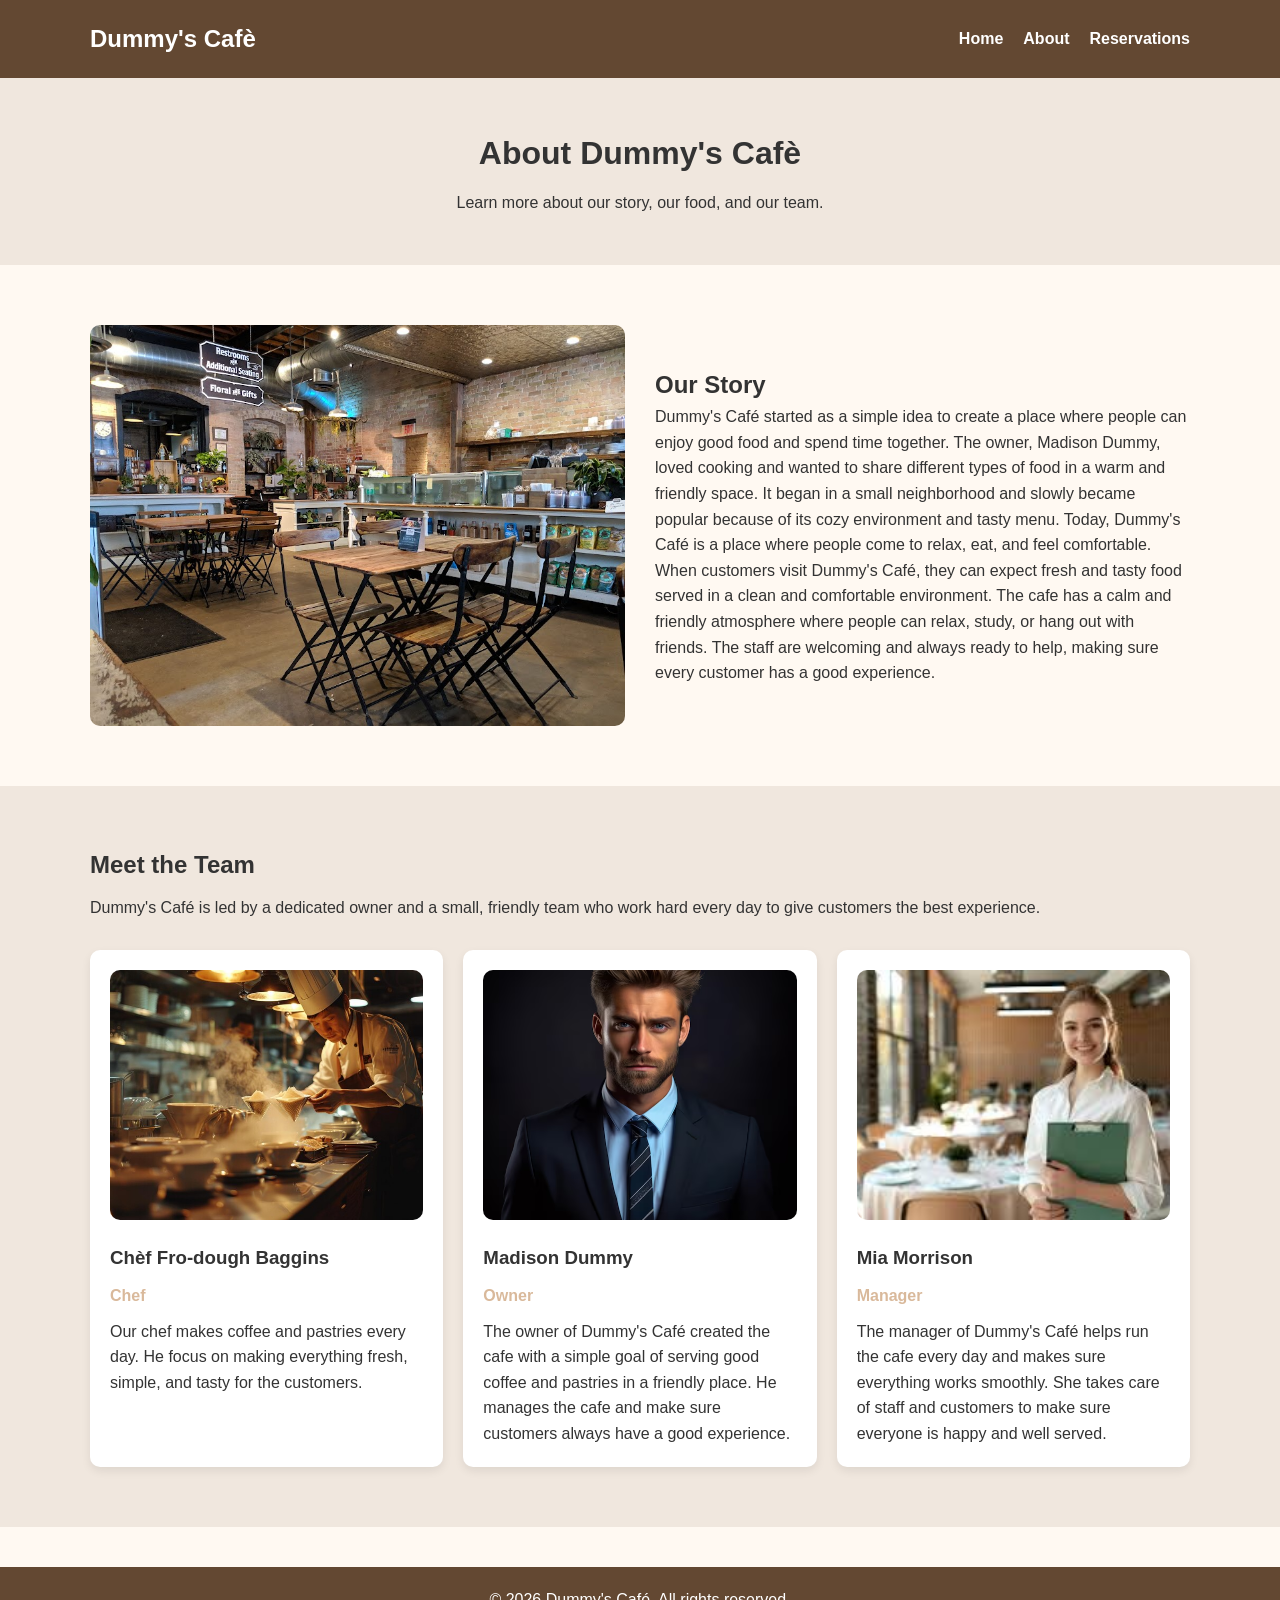
==== about.html @ d12fc9b5 "Add files via upload" ====
<!DOCTYPE html>
<html lang="en">
<head>
 <meta charset="UTF-8">
 <meta name="viewport" content="width=device-width, initial-scale=1.0">
 <title>Restaurant Name | About</title>
 <link rel="stylesheet" href="style.css">
</head>
<body>


 <!--
   WHEN THIS PAGE IS WORKING:
   Students should see the same navigation at the top,
   then a page heading, then a section with a restaurant photo and story,
   then a section introducing team members.
 -->


 <header class="site-header">
   <nav class="navbar">
     <h1 class="logo">Dummy's Cafè</h1>
     <ul class="nav-links">
       <li><a href="index.html">Home</a></li>
       <li><a href="about.html">About</a></li>
       <li><a href="reservations.html">Reservations</a></li>
     </ul>
   </nav>
 </header>


 <main>


   <!--
     PAGE BANNER
     WHEN THIS SECTION IS WORKING:
     This should look like a simple heading area at the top of the page.
   -->
   <section class="page-banner">
     <div class="container">
       <h2>About Dummy's Cafè</h2>
       <p>Learn more about our story, our food, and our team.</p>
     </div>
   </section>


   <!--
     STORY SECTION
     WHEN THIS SECTION IS WORKING:
     There should be an image on one side and text on the other side.
     On smaller screens, the image and text may stack vertically.


     CHANGE NEEDED:
     - Add your own restaurant image
     - Replace the story text
     W3Schools search:
     - HTML images
     - HTML alt attribute
   -->
   <section class="content-section">
     <div class="container two-column">
       <div>
         <img src="resturant.jpg" alt="Photo of the restaurant" class="about-image">
       </div>


       <div>
         <h2>Our Story</h2>
         <p>
           Dummy's Café started as a simple idea to create a place where people can enjoy good food and spend time together. The owner, Madison Dummy, loved cooking and wanted to share different types of food in a warm and friendly space. It began in a small neighborhood and slowly became popular because of its cozy environment and tasty menu. Today, Dummy's Café is a place where people come to relax, eat, and feel comfortable.
         </p>
         <p>
           When customers visit Dummy's Café, they can expect fresh and tasty food served in a clean and comfortable environment. The cafe has a calm and friendly atmosphere where people can relax, study, or hang out with friends. The staff are welcoming and always ready to help, making sure every customer has a good experience.
         </p>
       </div>
     </div>
   </section>


   <!--
     TEAM SECTION
     WHEN THIS SECTION IS WORKING:
     There should be 2 or 3 boxes showing team members.
     Each box should have an image, a name, a role, and a short description.


     CHANGE NEEDED:
     - Replace names
     - Replace roles
     - Replace text
     - Add your own team images
     W3Schools search:
     - CSS border radius
     - CSS object fit
   -->
   <section class="content-section alt-section">
     <div class="container">
       <h2>Meet the Team</h2>
       <p class="section-intro">
         Dummy's Café is led by a dedicated owner and a small, friendly team who work hard every day to give customers the best experience.
       </p>


       <div class="card-row">
         <div class="team-card">
           <img src="che.jpg" alt="Photo of head chef" class="team-image">
           <h3>Chèf Fro-dough Baggins</h3>
           <p class="role">Chef</p>
           <p>Our chef makes coffee and pastries every day. He focus on making everything fresh, simple, and tasty for the customers.</p>
         </div>


         <div class="team-card">
           <img src="owner.avif" alt="Photo of restaurant owner" class="team-image">
           <h3>Madison Dummy</h3>
           <p class="role">Owner</p>
           <p>The owner of Dummy's Café created the cafe with a simple goal of serving good coffee and pastries in a friendly place. He manages the cafe and make sure customers always have a good experience.</p>
         </div>


         <div class="team-card">
           <img src="manager.jpeg" alt="Photo of manager" class="team-image">
           <h3>Mia Morrison</h3>
           <p class="role">Manager</p>
           <p>The manager of Dummy's Café helps run the cafe every day and makes sure everything works smoothly. She takes care of staff and customers to make sure everyone is happy and well served.</p>
         </div>
       </div>
     </div>
   </section>


 </main>


 <footer class="site-footer">
   <p>&copy; 2026 Dummy's Café. All rights reserved.</p>
 </footer>


</body>
---- style.css ----
/* =====================================================
  BASIC RESET
  WHEN THIS IS WORKING:
  All pages should have cleaner spacing and sizing.


  W3Schools search:
  - CSS box-sizing
  - CSS margin
  - CSS padding
===================================================== */
* {
 margin: 0;
 padding: 0;
 box-sizing: border-box;
}


/* =====================================================
  CHANGE NEEDED:
  Students should change these colors to match their brand.


  WHEN THIS IS WORKING:
  The whole site should have a consistent restaurant theme.


  W3Schools search:
  - CSS colors
  - CSS hex colors
===================================================== */
:root {
 --dark: #634832;
 --light: #fff9f2;
 --accent:  #d9b99b;
 --accent-hover:  #d9b99b;
 --text: #333333;
 --white: #ffffff;
 --soft: #f0e7de;
}


/* =====================================================
  BODY STYLES
  WHEN THIS IS WORKING:
  Text should be easy to read and the page should have
  a soft background color.
===================================================== */
body {
 font-family: Arial, Helvetica, sans-serif;
 background-color: var(--light);
 color: var(--text);
 line-height: 1.6;
}


/* =====================================================
  CONTAINER
  WHEN THIS IS WORKING:
  Content should not stretch too wide across the screen.
===================================================== */
.container {
 width: 90%;
 max-width: 1100px;
 margin: 0 auto;
}


/* =====================================================
  HEADER + NAVIGATION
  WHEN THIS IS WORKING:
  A dark navigation bar should appear at the top.
  The logo should be on one side and the links on the other.


  W3Schools search:
  - CSS flexbox
  - CSS justify-content
  - CSS align-items
===================================================== */
.site-header {
 background-color: var(--dark);
 color: var(--white);
}


.navbar {
 width: 90%;
 max-width: 1100px;
 margin: 0 auto;
 padding: 20px 0;


 display: flex;
 justify-content: space-between;
 align-items: center;
 gap: 20px;
}


.logo {
 font-size: 1.5rem;
}


.nav-links {
 list-style: none;
 display: flex;
 gap: 20px;
}


.nav-links a {
 color: var(--white);
 text-decoration: none;
 font-weight: bold;
}


/* CHANGE NEEDED:
  Students can change hover color if they want.
  WHEN THIS IS WORKING:
  Link color should change when the mouse moves over it.


  W3Schools search:
  - CSS hover
*/
.nav-links a:hover {
 color: var(--accent);
}


/* =====================================================
  HERO SECTION
  CHANGE NEEDED:
  Replace the hero image file path below with the correct image name.
  Make sure the image is saved inside the images folder.


  WHEN THIS IS WORKING:
  The home page should show a large background image with text
  centered on top of it.


  W3Schools search:
  - CSS background image
  - CSS background size
  - CSS background position
===================================================== */
.hero {
 min-height: 92vh;
 background-image:
   linear-gradient(rgba(0, 0, 0, 0.45), rgba(0, 0, 0, 0.45)),
   url(giphy.gif);
 background-size: cover;
 background-position: center;
 background-repeat: no-repeat;


 display: flex;
 justify-content: center;
 align-items: center;
 text-align: center;
 padding: 40px;
}


.hero-text {
 max-width: 700px;
 color: var(--white);
}


.tagline {
 font-size: 1rem;
 letter-spacing: 2px;
 text-transform: uppercase;
 margin-bottom: 15px;
}


.hero-text h2 {
 font-size: 3rem;
 margin-bottom: 15px;
}


.hero-text p {
 margin-bottom: 20px;
}


/* =====================================================
  BUTTON
  WHEN THIS IS WORKING:
  Buttons should have color, padding, and rounded corners.
===================================================== */
.btn {
 display: inline-block;
 background-color: var(--accent);
 color: var(--white);
 text-decoration: none;
 padding: 12px 22px;
 border-radius: 6px;
 font-weight: bold;
}


.btn:hover {
 background-color: var(--accent-hover);
}


/* =====================================================
  PAGE BANNER
  WHEN THIS IS WORKING:
  About and Reservations pages should have a simple heading section.
===================================================== */
.page-banner {
 background-color: var(--soft);
 text-align: center;
 padding: 50px 20px;
}


.page-banner h2 {
 font-size: 2rem;
 margin-bottom: 10px;
}


/* =====================================================
  CONTENT SECTIONS
  WHEN THIS IS WORKING:
  Each page section should have enough spacing above and below it.
===================================================== */
.content-section {
 padding: 60px 0;
}


.alt-section {
 background-color: var(--soft);
}


.section-intro {
 margin-top: 10px;
 margin-bottom: 30px;
}


/* =====================================================
  FLEX LAYOUTS
  WHEN THIS IS WORKING:
  Items should line up next to each other on larger screens.


  W3Schools search:
  - CSS flexbox
  - CSS gap
===================================================== */
.card-row {
 display: flex;
 gap: 20px;
 flex-wrap: wrap;
}


.two-column {
 display: flex;
 gap: 30px;
 flex-wrap: wrap;
 align-items: center;
}


.two-column > div {
 flex: 1 1 300px;
}


/* =====================================================
  INFO CARDS
  WHEN THIS IS WORKING:
  The three boxes on the home page should have a white background,
  padding, and a slight shadow.


  W3Schools search:
  - CSS box shadow
  - CSS border radius
===================================================== */
.info-card,
.team-card {
 background-color: var(--white);
 padding: 20px;
 border-radius: 10px;
 flex: 1 1 250px;
 box-shadow: 0 4px 10px rgba(0, 0, 0, 0.08);
}


.info-card h3,
.team-card h3 {
 margin-bottom: 10px;
}


.role {
 color: var(--accent);
 font-weight: bold;
 margin-bottom: 10px;
}


/* =====================================================
  ABOUT PAGE IMAGES
  CHANGE NEEDED:
  Make sure image file names match the files in the images folder.


  WHEN THIS IS WORKING:
  Images should fit nicely and not look stretched.
===================================================== */
.about-image {
 width: 100%;
 display: block;
 border-radius: 10px;
}


.team-image {
 width: 100%;
 height: 250px;
 object-fit: cover;
 border-radius: 10px;
 margin-bottom: 15px;
}


/* =====================================================
  FORM STYLES
  WHEN THIS IS WORKING:
  The reservation form should be centered and easy to read.


  W3Schools search:
  - CSS forms
  - CSS input
===================================================== */
.form-container {
 max-width: 800px;
}


.reservation-form {
 background-color: var(--white);
 padding: 30px;
 border-radius: 10px;
 box-shadow: 0 4px 10px rgba(0, 0, 0, 0.08);
}


.form-group {
 margin-bottom: 20px;
}


.form-row {
 display: flex;
 gap: 20px;
 flex-wrap: wrap;
}


.form-row .form-group {
 flex: 1 1 250px;
}


label {
 display: block;
 margin-bottom: 8px;
 font-weight: bold;
}


input,
select,
textarea {
 width: 100%;
 padding: 12px;
 border: 1px solid #cccccc;
 border-radius: 6px;
 font-size: 1rem;
}


/* CHANGE NEEDED:
  Students can research how :focus works.
  WHEN THIS IS WORKING:
  Inputs should show a colored outline when clicked.


  W3Schools search:
  - CSS focus
*/
input:focus,
select:focus,
textarea:focus {
 outline: 2px solid var(--accent);
 border-color: var(--accent);
}


/* =====================================================
  FOOTER
  WHEN THIS IS WORKING:
  A dark footer should appear at the bottom of each page.
===================================================== */
.site-footer {
 background-color: var(--dark);
 color: var(--white);
 text-align: center;
 padding: 20px;
 margin-top: 40px;
}


/* =====================================================
  RESPONSIVE DESIGN
  WHEN THIS IS WORKING:
  On smaller screens, the nav links and columns should stack.


  W3Schools search:
  - CSS media queries
===================================================== */
@media (max-width: 768px) {
 .navbar {
   flex-direction: column;
 }


 .nav-links {
   flex-direction: column;
   align-items: center;
 }


 .hero-text h2 {
   font-size: 2.2rem;
 }


 .two-column {
   flex-direction: column;
 }
}


/* =====================================================
  OPTIONAL COOL SNIPPETS
  These are NOT required.
  Students can plug them in if they finish early.
===================================================== */


/* OPTIONAL 1: Make cards lift slightly on hover
  W3Schools search:
  - CSS transform
  - CSS transition


.info-card,
.team-card {
 transition: transform 0.3s ease;
}


.info-card:hover,
.team-card:hover {
 transform: translateY(-8px);
}
*/


/* OPTIONAL 2: Make button grow slightly on hover


.btn {
 transition: transform 0.3s ease, background-color 0.3s ease;
}


.btn:hover {
 transform: scale(1.05);
}
*/


/* OPTIONAL 3: Add underline animation to nav links


.nav-links a {
 position: relative;
}


.nav-links a::after {
 content: "";
 position: absolute;
 left: 0;
 bottom: -4px;
 width: 0;
 height: 2px;
 background-color: var(--accent);
 transition: width 0.3s ease;
}


.nav-links a:hover::after {
 width: 100%;
}
*/
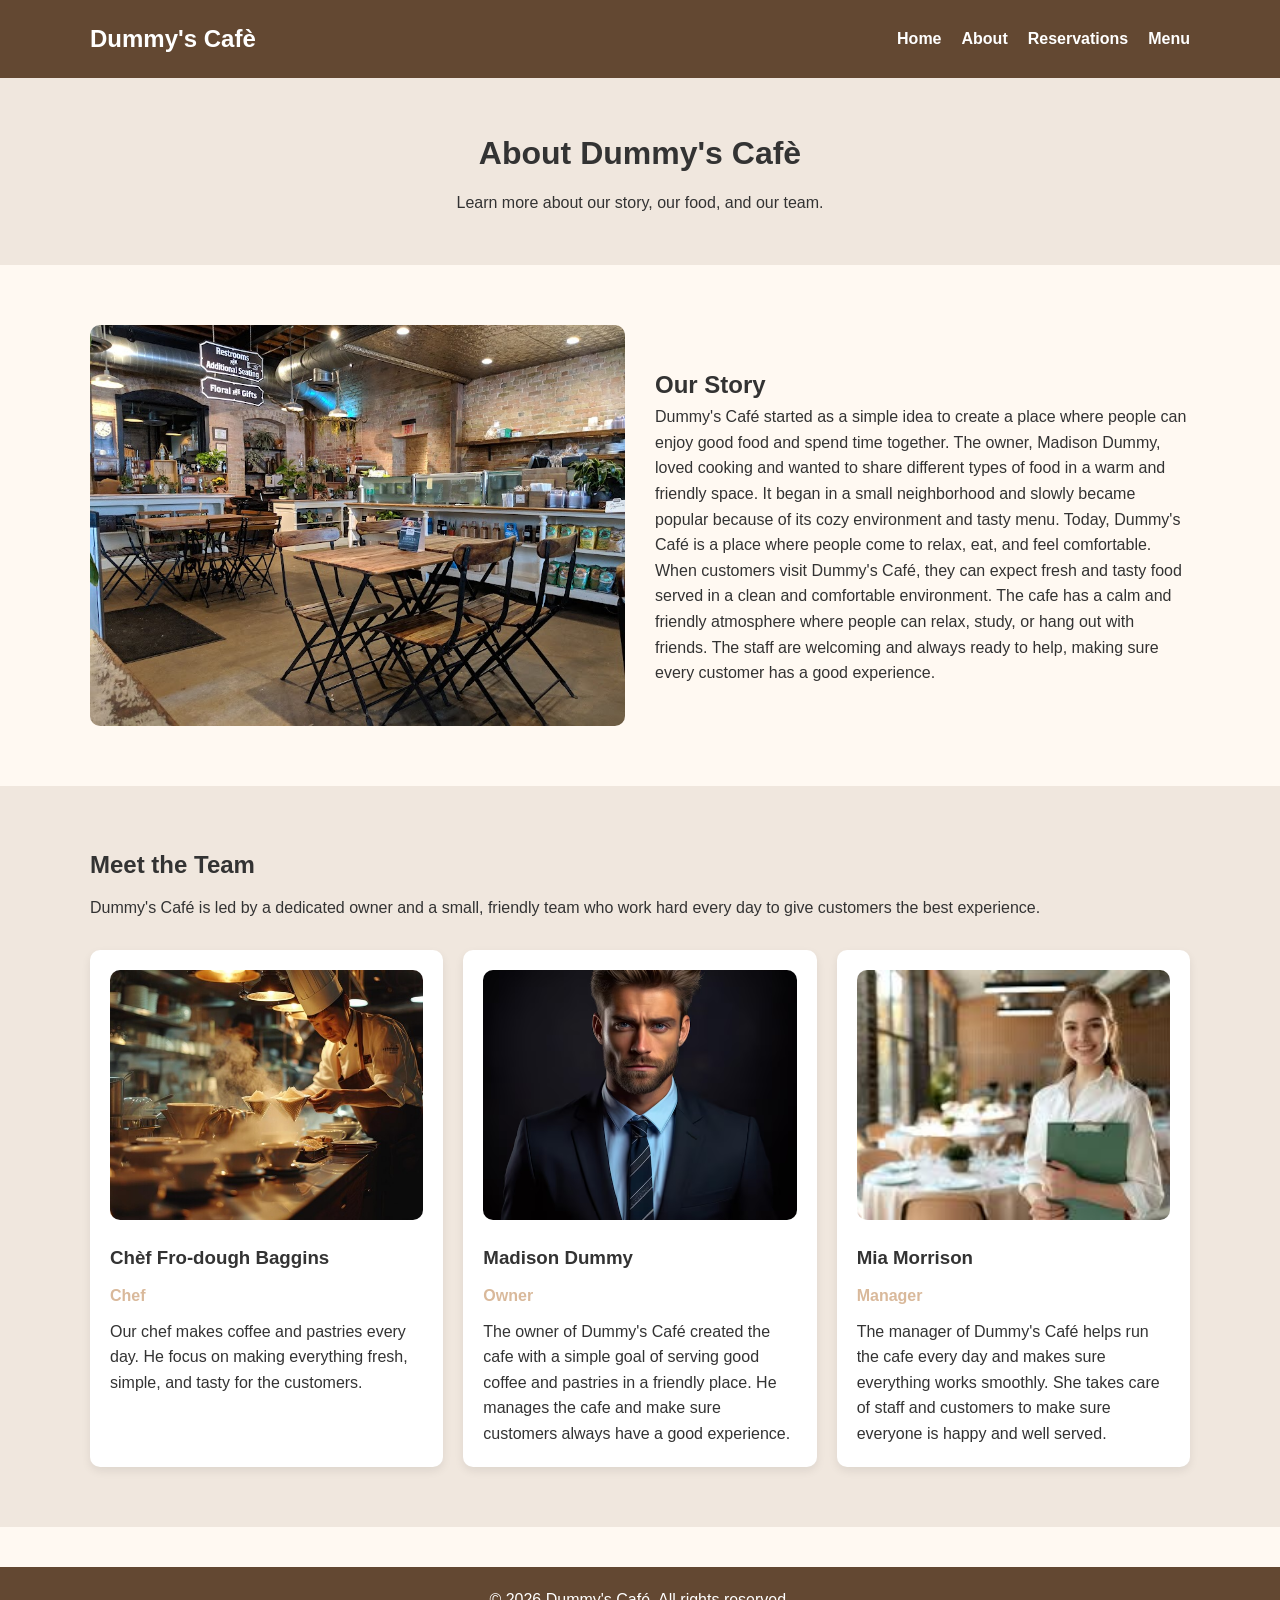
==== commit 3dcd2c19: "Restaurant Project Still Working!!!" ====
--- a/about.html
+++ b/about.html
@@ -1,142 +1,173 @@
 <!DOCTYPE html>
 <html lang="en">
 <head>
- <meta charset="UTF-8">
- <meta name="viewport" content="width=device-width, initial-scale=1.0">
- <title>Restaurant Name | About</title>
- <link rel="stylesheet" href="style.css">
+<meta charset="UTF-8">
+<meta name="viewport" content="width=device-width, initial-scale=1.0">
+<title>Restaurant Name | About</title>
+<link rel="stylesheet" href="style.css">
 </head>
 <body>
 
 
- <!--
-   WHEN THIS PAGE IS WORKING:
-   Students should see the same navigation at the top,
-   then a page heading, then a section with a restaurant photo and story,
-   then a section introducing team members.
- -->
 
 
- <header class="site-header">
-   <nav class="navbar">
-     <h1 class="logo">Dummy's Cafè</h1>
-     <ul class="nav-links">
-       <li><a href="index.html">Home</a></li>
-       <li><a href="about.html">About</a></li>
-       <li><a href="reservations.html">Reservations</a></li>
-     </ul>
-   </nav>
- </header>
+<!--
+  WHEN THIS PAGE IS WORKING:
+  Students should see the same navigation at the top,
+  then a page heading, then a section with a restaurant photo and story,
+  then a section introducing team members.
+-->
 
 
- <main>
 
 
-   <!--
-     PAGE BANNER
-     WHEN THIS SECTION IS WORKING:
-     This should look like a simple heading area at the top of the page.
-   -->
-   <section class="page-banner">
-     <div class="container">
-       <h2>About Dummy's Cafè</h2>
-       <p>Learn more about our story, our food, and our team.</p>
-     </div>
-   </section>
+<header class="site-header">
+  <nav class="navbar">
+    <h1 class="logo">Dummy's Cafè</h1>
+    <ul class="nav-links">
+      <li><a href="index.html">Home</a></li>
+      <li><a href="about.html">About</a></li>
+      <li><a href="reservations.html">Reservations</a></li>
+       <li><a href="menu.html">Menu</a></li>
+    </ul>
+  </nav>
+</header>
 
 
-   <!--
-     STORY SECTION
-     WHEN THIS SECTION IS WORKING:
-     There should be an image on one side and text on the other side.
-     On smaller screens, the image and text may stack vertically.
 
 
-     CHANGE NEEDED:
-     - Add your own restaurant image
-     - Replace the story text
-     W3Schools search:
-     - HTML images
-     - HTML alt attribute
-   -->
-   <section class="content-section">
-     <div class="container two-column">
-       <div>
-         <img src="resturant.jpg" alt="Photo of the restaurant" class="about-image">
-       </div>
+<main>
 
 
-       <div>
-         <h2>Our Story</h2>
-         <p>
-           Dummy's Café started as a simple idea to create a place where people can enjoy good food and spend time together. The owner, Madison Dummy, loved cooking and wanted to share different types of food in a warm and friendly space. It began in a small neighborhood and slowly became popular because of its cozy environment and tasty menu. Today, Dummy's Café is a place where people come to relax, eat, and feel comfortable.
-         </p>
-         <p>
-           When customers visit Dummy's Café, they can expect fresh and tasty food served in a clean and comfortable environment. The cafe has a calm and friendly atmosphere where people can relax, study, or hang out with friends. The staff are welcoming and always ready to help, making sure every customer has a good experience.
-         </p>
-       </div>
-     </div>
-   </section>
 
 
-   <!--
-     TEAM SECTION
-     WHEN THIS SECTION IS WORKING:
-     There should be 2 or 3 boxes showing team members.
-     Each box should have an image, a name, a role, and a short description.
+  <!--
+    PAGE BANNER
+    WHEN THIS SECTION IS WORKING:
+    This should look like a simple heading area at the top of the page.
+  -->
+  <section class="page-banner">
+    <div class="container">
+      <h2>About Dummy's Cafè</h2>
+      <p>Learn more about our story, our food, and our team.</p>
+    </div>
+  </section>
 
 
-     CHANGE NEEDED:
-     - Replace names
-     - Replace roles
-     - Replace text
-     - Add your own team images
-     W3Schools search:
-     - CSS border radius
-     - CSS object fit
-   -->
-   <section class="content-section alt-section">
-     <div class="container">
-       <h2>Meet the Team</h2>
-       <p class="section-intro">
-         Dummy's Café is led by a dedicated owner and a small, friendly team who work hard every day to give customers the best experience.
-       </p>
 
 
-       <div class="card-row">
-         <div class="team-card">
-           <img src="che.jpg" alt="Photo of head chef" class="team-image">
-           <h3>Chèf Fro-dough Baggins</h3>
-           <p class="role">Chef</p>
-           <p>Our chef makes coffee and pastries every day. He focus on making everything fresh, simple, and tasty for the customers.</p>
-         </div>
+  <!--
+    STORY SECTION
+    WHEN THIS SECTION IS WORKING:
+    There should be an image on one side and text on the other side.
+    On smaller screens, the image and text may stack vertically.
 
 
-         <div class="team-card">
-           <img src="owner.avif" alt="Photo of restaurant owner" class="team-image">
-           <h3>Madison Dummy</h3>
-           <p class="role">Owner</p>
-           <p>The owner of Dummy's Café created the cafe with a simple goal of serving good coffee and pastries in a friendly place. He manages the cafe and make sure customers always have a good experience.</p>
-         </div>
 
 
-         <div class="team-card">
-           <img src="manager.jpeg" alt="Photo of manager" class="team-image">
-           <h3>Mia Morrison</h3>
-           <p class="role">Manager</p>
-           <p>The manager of Dummy's Café helps run the cafe every day and makes sure everything works smoothly. She takes care of staff and customers to make sure everyone is happy and well served.</p>
-         </div>
-       </div>
-     </div>
-   </section>
+    CHANGE NEEDED:
+    - Add your own restaurant image
+    - Replace the story text
+    W3Schools search:
+    - HTML images
+    - HTML alt attribute
+  -->
+  <section class="content-section">
+    <div class="container two-column">
+      <div>
+        <img src="resturant.jpg" alt="Photo of the restaurant" class="about-image">
+      </div>
 
 
- </main>
 
 
- <footer class="site-footer">
-   <p>&copy; 2026 Dummy's Café. All rights reserved.</p>
- </footer>
+      <div>
+        <h2>Our Story</h2>
+        <p>
+          Dummy's Café started as a simple idea to create a place where people can enjoy good food and spend time together. The owner, Madison Dummy, loved cooking and wanted to share different types of food in a warm and friendly space. It began in a small neighborhood and slowly became popular because of its cozy environment and tasty menu. Today, Dummy's Café is a place where people come to relax, eat, and feel comfortable.
+        </p>
+        <p>
+          When customers visit Dummy's Café, they can expect fresh and tasty food served in a clean and comfortable environment. The cafe has a calm and friendly atmosphere where people can relax, study, or hang out with friends. The staff are welcoming and always ready to help, making sure every customer has a good experience.
+        </p>
+      </div>
+    </div>
+  </section>
+
+
+
+
+  <!--
+    TEAM SECTION
+    WHEN THIS SECTION IS WORKING:
+    There should be 2 or 3 boxes showing team members.
+    Each box should have an image, a name, a role, and a short description.
+
+
+
+
+    CHANGE NEEDED:
+    - Replace names
+    - Replace roles
+    - Replace text
+    - Add your own team images
+    W3Schools search:
+    - CSS border radius
+    - CSS object fit
+  -->
+  <section class="content-section alt-section">
+    <div class="container">
+      <h2>Meet the Team</h2>
+      <p class="section-intro">
+        Dummy's Café is led by a dedicated owner and a small, friendly team who work hard every day to give customers the best experience.
+      </p>
+
+
+
+
+      <div class="card-row">
+        <div class="team-card">
+          <img src="che.jpg" alt="Photo of head chef" class="team-image">
+          <h3>Chèf Fro-dough Baggins</h3>
+          <p class="role">Chef</p>
+          <p>Our chef makes coffee and pastries every day. He focus on making everything fresh, simple, and tasty for the customers.</p>
+        </div>
+
+
+
+
+        <div class="team-card">
+          <img src="owner.avif" alt="Photo of restaurant owner" class="team-image">
+          <h3>Madison Dummy</h3>
+          <p class="role">Owner</p>
+          <p>The owner of Dummy's Café created the cafe with a simple goal of serving good coffee and pastries in a friendly place. He manages the cafe and make sure customers always have a good experience.</p>
+        </div>
+
+
+
+
+        <div class="team-card">
+          <img src="manager.jpeg" alt="Photo of manager" class="team-image">
+          <h3>Mia Morrison</h3>
+          <p class="role">Manager</p>
+          <p>The manager of Dummy's Café helps run the cafe every day and makes sure everything works smoothly. She takes care of staff and customers to make sure everyone is happy and well served.</p>
+        </div>
+      </div>
+    </div>
+  </section>
+
+
+
+
+</main>
+
+
+
+
+<footer class="site-footer">
+  <p>&copy; 2026 Dummy's Café. All rights reserved.</p>
+</footer>
+
+
 
 
 </body>
--- a/style.css
+++ b/style.css
@@ -1,527 +1,694 @@
 /* =====================================================
-  BASIC RESET
-  WHEN THIS IS WORKING:
-  All pages should have cleaner spacing and sizing.
-
-
-  W3Schools search:
-  - CSS box-sizing
-  - CSS margin
-  - CSS padding
+ BASIC RESET
+ WHEN THIS IS WORKING:
+ All pages should have cleaner spacing and sizing.
+
+
+
+
+ W3Schools search:
+ - CSS box-sizing
+ - CSS margin
+ - CSS padding
 ===================================================== */
 * {
- margin: 0;
- padding: 0;
- box-sizing: border-box;
-}
-
-
-/* =====================================================
-  CHANGE NEEDED:
-  Students should change these colors to match their brand.
-
-
-  WHEN THIS IS WORKING:
-  The whole site should have a consistent restaurant theme.
-
-
-  W3Schools search:
-  - CSS colors
-  - CSS hex colors
+margin: 0;
+padding: 0;
+box-sizing: border-box;
+}
+
+
+
+
+/* =====================================================
+ CHANGE NEEDED:
+ Students should change these colors to match their brand.
+
+
+
+
+ WHEN THIS IS WORKING:
+ The whole site should have a consistent restaurant theme.
+
+
+
+
+ W3Schools search:
+ - CSS colors
+ - CSS hex colors
 ===================================================== */
 :root {
- --dark: #634832;
- --light: #fff9f2;
- --accent:  #d9b99b;
- --accent-hover:  #d9b99b;
- --text: #333333;
- --white: #ffffff;
- --soft: #f0e7de;
-}
-
-
-/* =====================================================
-  BODY STYLES
-  WHEN THIS IS WORKING:
-  Text should be easy to read and the page should have
-  a soft background color.
+--dark: #634832;
+--light: #fff9f2;
+--accent:  #d9b99b;
+--accent-hover:  #d9b99b;
+--text: #333333;
+--white: #ffffff;
+--soft: #f0e7de;
+}
+
+
+
+
+/* =====================================================
+ BODY STYLES
+ WHEN THIS IS WORKING:
+ Text should be easy to read and the page should have
+ a soft background color.
 ===================================================== */
 body {
- font-family: Arial, Helvetica, sans-serif;
- background-color: var(--light);
- color: var(--text);
- line-height: 1.6;
-}
-
-
-/* =====================================================
-  CONTAINER
-  WHEN THIS IS WORKING:
-  Content should not stretch too wide across the screen.
+font-family: Arial, Helvetica, sans-serif;
+background-color: var(--light);
+color: var(--text);
+line-height: 1.6;
+}
+
+
+
+
+/* =====================================================
+ CONTAINER
+ WHEN THIS IS WORKING:
+ Content should not stretch too wide across the screen.
 ===================================================== */
 .container {
- width: 90%;
- max-width: 1100px;
- margin: 0 auto;
-}
-
-
-/* =====================================================
-  HEADER + NAVIGATION
-  WHEN THIS IS WORKING:
-  A dark navigation bar should appear at the top.
-  The logo should be on one side and the links on the other.
-
-
-  W3Schools search:
-  - CSS flexbox
-  - CSS justify-content
-  - CSS align-items
+width: 90%;
+max-width: 1100px;
+margin: 0 auto;
+}
+
+
+
+
+/* =====================================================
+ HEADER + NAVIGATION
+ WHEN THIS IS WORKING:
+ A dark navigation bar should appear at the top.
+ The logo should be on one side and the links on the other.
+
+
+
+
+ W3Schools search:
+ - CSS flexbox
+ - CSS justify-content
+ - CSS align-items
 ===================================================== */
 .site-header {
- background-color: var(--dark);
- color: var(--white);
-}
+background-color: var(--dark);
+color: var(--white);
+}
+
+
 
 
 .navbar {
- width: 90%;
- max-width: 1100px;
- margin: 0 auto;
- padding: 20px 0;
-
-
- display: flex;
- justify-content: space-between;
- align-items: center;
- gap: 20px;
-}
+width: 90%;
+max-width: 1100px;
+margin: 0 auto;
+padding: 20px 0;
+
+
+
+
+display: flex;
+justify-content: space-between;
+align-items: center;
+gap: 20px;
+}
+
+
 
 
 .logo {
- font-size: 1.5rem;
-}
+font-size: 1.5rem;
+}
+
+
 
 
 .nav-links {
- list-style: none;
- display: flex;
- gap: 20px;
-}
+list-style: none;
+display: flex;
+gap: 20px;
+}
+
+
 
 
 .nav-links a {
- color: var(--white);
- text-decoration: none;
- font-weight: bold;
-}
+color: var(--white);
+text-decoration: none;
+font-weight: bold;
+}
+
+
 
 
 /* CHANGE NEEDED:
-  Students can change hover color if they want.
-  WHEN THIS IS WORKING:
-  Link color should change when the mouse moves over it.
-
-
-  W3Schools search:
-  - CSS hover
+ Students can change hover color if they want.
+ WHEN THIS IS WORKING:
+ Link color should change when the mouse moves over it.
+
+
+
+
+ W3Schools search:
+ - CSS hover
 */
 .nav-links a:hover {
- color: var(--accent);
-}
-
-
-/* =====================================================
-  HERO SECTION
-  CHANGE NEEDED:
-  Replace the hero image file path below with the correct image name.
-  Make sure the image is saved inside the images folder.
-
-
-  WHEN THIS IS WORKING:
-  The home page should show a large background image with text
-  centered on top of it.
-
-
-  W3Schools search:
-  - CSS background image
-  - CSS background size
-  - CSS background position
+color: var(--accent);
+}
+
+
+
+
+/* =====================================================
+ HERO SECTION
+ CHANGE NEEDED:
+ Replace the hero image file path below with the correct image name.
+ Make sure the image is saved inside the images folder.
+
+
+
+
+ WHEN THIS IS WORKING:
+ The home page should show a large background image with text
+ centered on top of it.
+
+
+
+
+ W3Schools search:
+ - CSS background image
+ - CSS background size
+ - CSS background position
 ===================================================== */
 .hero {
- min-height: 92vh;
- background-image:
-   linear-gradient(rgba(0, 0, 0, 0.45), rgba(0, 0, 0, 0.45)),
-   url(giphy.gif);
- background-size: cover;
- background-position: center;
- background-repeat: no-repeat;
-
-
- display: flex;
- justify-content: center;
- align-items: center;
- text-align: center;
- padding: 40px;
-}
+min-height: 92vh;
+background-image:
+  linear-gradient(rgba(0, 0, 0, 0.45), rgba(0, 0, 0, 0.45)),
+  url(main.jpg);
+background-size: cover;
+background-position: center;
+background-repeat: no-repeat;
+
+
+
+
+display: flex;
+justify-content: center;
+align-items: center;
+text-align: center;
+padding: 40px;
+}
+
+
 
 
 .hero-text {
- max-width: 700px;
- color: var(--white);
-}
+max-width: 700px;
+color: var(--white);
+}
+
+
 
 
 .tagline {
- font-size: 1rem;
- letter-spacing: 2px;
- text-transform: uppercase;
- margin-bottom: 15px;
-}
+font-size: 1rem;
+letter-spacing: 2px;
+text-transform: uppercase;
+margin-bottom: 15px;
+}
+
+
 
 
 .hero-text h2 {
- font-size: 3rem;
- margin-bottom: 15px;
-}
+font-size: 3rem;
+margin-bottom: 15px;
+}
+
+
 
 
 .hero-text p {
- margin-bottom: 20px;
-}
-
-
-/* =====================================================
-  BUTTON
-  WHEN THIS IS WORKING:
-  Buttons should have color, padding, and rounded corners.
+margin-bottom: 20px;
+}
+
+
+
+
+/* =====================================================
+ BUTTON
+ WHEN THIS IS WORKING:
+ Buttons should have color, padding, and rounded corners.
 ===================================================== */
 .btn {
- display: inline-block;
- background-color: var(--accent);
- color: var(--white);
- text-decoration: none;
- padding: 12px 22px;
- border-radius: 6px;
- font-weight: bold;
-}
+display: inline-block;
+background-color: var(--accent);
+color: var(--white);
+text-decoration: none;
+padding: 12px 22px;
+border-radius: 6px;
+font-weight: bold;
+}
+
+
 
 
 .btn:hover {
- background-color: var(--accent-hover);
-}
-
-
-/* =====================================================
-  PAGE BANNER
-  WHEN THIS IS WORKING:
-  About and Reservations pages should have a simple heading section.
+background-color: var(--accent-hover);
+}
+
+
+
+
+/* =====================================================
+ PAGE BANNER
+ WHEN THIS IS WORKING:
+ About and Reservations pages should have a simple heading section.
 ===================================================== */
 .page-banner {
- background-color: var(--soft);
- text-align: center;
- padding: 50px 20px;
-}
+background-color: var(--soft);
+text-align: center;
+padding: 50px 20px;
+}
+
+
 
 
 .page-banner h2 {
- font-size: 2rem;
- margin-bottom: 10px;
-}
-
-
-/* =====================================================
-  CONTENT SECTIONS
-  WHEN THIS IS WORKING:
-  Each page section should have enough spacing above and below it.
+font-size: 2rem;
+margin-bottom: 10px;
+}
+
+
+
+
+/* =====================================================
+ CONTENT SECTIONS
+ WHEN THIS IS WORKING:
+ Each page section should have enough spacing above and below it.
 ===================================================== */
 .content-section {
- padding: 60px 0;
-}
+padding: 60px 0;
+}
+
+
 
 
 .alt-section {
- background-color: var(--soft);
-}
+background-color: var(--soft);
+}
+
+
 
 
 .section-intro {
- margin-top: 10px;
- margin-bottom: 30px;
-}
-
-
-/* =====================================================
-  FLEX LAYOUTS
-  WHEN THIS IS WORKING:
-  Items should line up next to each other on larger screens.
-
-
-  W3Schools search:
-  - CSS flexbox
-  - CSS gap
+margin-top: 10px;
+margin-bottom: 30px;
+}
+
+
+
+
+/* =====================================================
+ FLEX LAYOUTS
+ WHEN THIS IS WORKING:
+ Items should line up next to each other on larger screens.
+
+
+
+
+ W3Schools search:
+ - CSS flexbox
+ - CSS gap
 ===================================================== */
 .card-row {
- display: flex;
- gap: 20px;
- flex-wrap: wrap;
-}
+display: flex;
+gap: 20px;
+flex-wrap: wrap;
+}
+
+
 
 
 .two-column {
- display: flex;
- gap: 30px;
- flex-wrap: wrap;
- align-items: center;
-}
+display: flex;
+gap: 30px;
+flex-wrap: wrap;
+align-items: center;
+}
+
+
 
 
 .two-column > div {
- flex: 1 1 300px;
-}
-
-
-/* =====================================================
-  INFO CARDS
-  WHEN THIS IS WORKING:
-  The three boxes on the home page should have a white background,
-  padding, and a slight shadow.
-
-
-  W3Schools search:
-  - CSS box shadow
-  - CSS border radius
+flex: 1 1 300px;
+}
+
+
+
+
+/* =====================================================
+ INFO CARDS
+ WHEN THIS IS WORKING:
+ The three boxes on the home page should have a white background,
+ padding, and a slight shadow.
+
+
+
+
+ W3Schools search:
+ - CSS box shadow
+ - CSS border radius
 ===================================================== */
 .info-card,
 .team-card {
- background-color: var(--white);
- padding: 20px;
- border-radius: 10px;
- flex: 1 1 250px;
- box-shadow: 0 4px 10px rgba(0, 0, 0, 0.08);
-}
+background-color: var(--white);
+padding: 20px;
+border-radius: 10px;
+flex: 1 1 250px;
+box-shadow: 0 4px 10px rgba(0, 0, 0, 0.08);
+}
+
+
 
 
 .info-card h3,
 .team-card h3 {
- margin-bottom: 10px;
-}
+margin-bottom: 10px;
+}
+
+
 
 
 .role {
- color: var(--accent);
- font-weight: bold;
- margin-bottom: 10px;
-}
-
-
-/* =====================================================
-  ABOUT PAGE IMAGES
-  CHANGE NEEDED:
-  Make sure image file names match the files in the images folder.
-
-
-  WHEN THIS IS WORKING:
-  Images should fit nicely and not look stretched.
+color: var(--accent);
+font-weight: bold;
+margin-bottom: 10px;
+}
+
+
+
+
+/* =====================================================
+ ABOUT PAGE IMAGES
+ CHANGE NEEDED:
+ Make sure image file names match the files in the images folder.
+
+
+
+
+ WHEN THIS IS WORKING:
+ Images should fit nicely and not look stretched.
 ===================================================== */
 .about-image {
- width: 100%;
- display: block;
- border-radius: 10px;
-}
+width: 100%;
+display: block;
+border-radius: 10px;
+}
+
+
 
 
 .team-image {
- width: 100%;
- height: 250px;
- object-fit: cover;
- border-radius: 10px;
- margin-bottom: 15px;
-}
-
-
-/* =====================================================
-  FORM STYLES
-  WHEN THIS IS WORKING:
-  The reservation form should be centered and easy to read.
-
-
-  W3Schools search:
-  - CSS forms
-  - CSS input
+width: 100%;
+height: 250px;
+object-fit: cover;
+border-radius: 10px;
+margin-bottom: 15px;
+}
+
+
+
+
+/* =====================================================
+ FORM STYLES
+ WHEN THIS IS WORKING:
+ The reservation form should be centered and easy to read.
+
+
+
+
+ W3Schools search:
+ - CSS forms
+ - CSS input
 ===================================================== */
 .form-container {
- max-width: 800px;
-}
+max-width: 800px;
+}
+
+
 
 
 .reservation-form {
- background-color: var(--white);
- padding: 30px;
- border-radius: 10px;
- box-shadow: 0 4px 10px rgba(0, 0, 0, 0.08);
-}
+background-color: var(--white);
+padding: 30px;
+border-radius: 10px;
+box-shadow: 0 4px 10px rgba(0, 0, 0, 0.08);
+}
+
+
 
 
 .form-group {
- margin-bottom: 20px;
-}
+margin-bottom: 20px;
+}
+
+
 
 
 .form-row {
- display: flex;
- gap: 20px;
- flex-wrap: wrap;
-}
+display: flex;
+gap: 20px;
+flex-wrap: wrap;
+}
+
+
 
 
 .form-row .form-group {
- flex: 1 1 250px;
-}
+flex: 1 1 250px;
+}
+
+
 
 
 label {
- display: block;
- margin-bottom: 8px;
- font-weight: bold;
-}
+display: block;
+margin-bottom: 8px;
+font-weight: bold;
+}
+
+
 
 
 input,
 select,
 textarea {
- width: 100%;
- padding: 12px;
- border: 1px solid #cccccc;
- border-radius: 6px;
- font-size: 1rem;
-}
+width: 100%;
+padding: 12px;
+border: 1px solid #cccccc;
+border-radius: 6px;
+font-size: 1rem;
+}
+
+
 
 
 /* CHANGE NEEDED:
-  Students can research how :focus works.
-  WHEN THIS IS WORKING:
-  Inputs should show a colored outline when clicked.
-
-
-  W3Schools search:
-  - CSS focus
+ Students can research how :focus works.
+ WHEN THIS IS WORKING:
+ Inputs should show a colored outline when clicked.
+
+
+
+
+ W3Schools search:
+ - CSS focus
 */
 input:focus,
 select:focus,
 textarea:focus {
- outline: 2px solid var(--accent);
- border-color: var(--accent);
-}
-
-
-/* =====================================================
-  FOOTER
-  WHEN THIS IS WORKING:
-  A dark footer should appear at the bottom of each page.
+outline: 2px solid var(--accent);
+border-color: var(--accent);
+}
+
+
+
+
+/* =====================================================
+ FOOTER
+ WHEN THIS IS WORKING:
+ A dark footer should appear at the bottom of each page.
 ===================================================== */
 .site-footer {
- background-color: var(--dark);
- color: var(--white);
- text-align: center;
- padding: 20px;
- margin-top: 40px;
-}
-
-
-/* =====================================================
-  RESPONSIVE DESIGN
-  WHEN THIS IS WORKING:
-  On smaller screens, the nav links and columns should stack.
-
-
-  W3Schools search:
-  - CSS media queries
+background-color: var(--dark);
+color: var(--white);
+text-align: center;
+padding: 20px;
+margin-top: 40px;
+}
+
+
+
+
+/* =====================================================
+ RESPONSIVE DESIGN
+ WHEN THIS IS WORKING:
+ On smaller screens, the nav links and columns should stack.
+
+
+
+
+ W3Schools search:
+ - CSS media queries
 ===================================================== */
 @media (max-width: 768px) {
- .navbar {
-   flex-direction: column;
- }
-
-
- .nav-links {
-   flex-direction: column;
-   align-items: center;
- }
-
-
- .hero-text h2 {
-   font-size: 2.2rem;
- }
-
-
- .two-column {
-   flex-direction: column;
- }
-}
-
-
-/* =====================================================
-  OPTIONAL COOL SNIPPETS
-  These are NOT required.
-  Students can plug them in if they finish early.
-===================================================== */
+.navbar {
+  flex-direction: column;
+}
+
+
+
+
+.nav-links {
+  flex-direction: column;
+  align-items: center;
+}
+
+
+
+
+.hero-text h2 {
+  font-size: 2.2rem;
+}
+
+
+
+
+.two-column {
+  flex-direction: column;
+}
+}
+
+
+
+
+/* =====================================================
+ OPTIONAL COOL SNIPPETS
+ These are NOT required.
+ Students can plug them in if they finish early.
+===================================================== */
+
+
 
 
 /* OPTIONAL 1: Make cards lift slightly on hover
-  W3Schools search:
-  - CSS transform
-  - CSS transition
+ W3Schools search:
+ - CSS transform
+ - CSS transition
+
+
 
 
 .info-card,
 .team-card {
- transition: transform 0.3s ease;
-}
+transition: transform 0.3s ease;
+}
+
+
 
 
 .info-card:hover,
 .team-card:hover {
- transform: translateY(-8px);
+transform: translateY(-8px);
 }
 */
 
 
+
+
 /* OPTIONAL 2: Make button grow slightly on hover
 
 
+
+
 .btn {
- transition: transform 0.3s ease, background-color 0.3s ease;
-}
+transition: transform 0.3s ease, background-color 0.3s ease;
+}
+
+
 
 
 .btn:hover {
- transform: scale(1.05);
+transform: scale(1.05);
 }
 */
 
 
+
+
 /* OPTIONAL 3: Add underline animation to nav links
 
 
+
+
 .nav-links a {
- position: relative;
-}
+position: relative;
+}
+
+
 
 
 .nav-links a::after {
- content: "";
- position: absolute;
- left: 0;
- bottom: -4px;
- width: 0;
- height: 2px;
- background-color: var(--accent);
- transition: width 0.3s ease;
-}
+content: "";
+position: absolute;
+left: 0;
+bottom: -4px;
+width: 0;
+height: 2px;
+background-color: var(--accent);
+transition: width 0.3s ease;
+}
+
+
 
 
 .nav-links a:hover::after {
- width: 100%;
+width: 100%;
 }
 */
+
+
+.menu1{
+ display: flex;
+ justify-content: center;
+ align-items: center;
+}
+
+
+.container-grid {
+ display: grid;
+ grid-template-columns: auto auto;
+ background-color: #634832 ;
+ padding: 10px;
+ gap: 30px;
+}
+.container-grid div {
+ background-color: #f1f1f1;
+ border: 1px solid black;
+ padding: 10px;
+ font-size: 30px;
+ text-align: center;
+}
+.dan{
+  height: 300px;
+  width:300px;
+}
+.croi{
+  height:300px;
+  width: 300px;
+}
